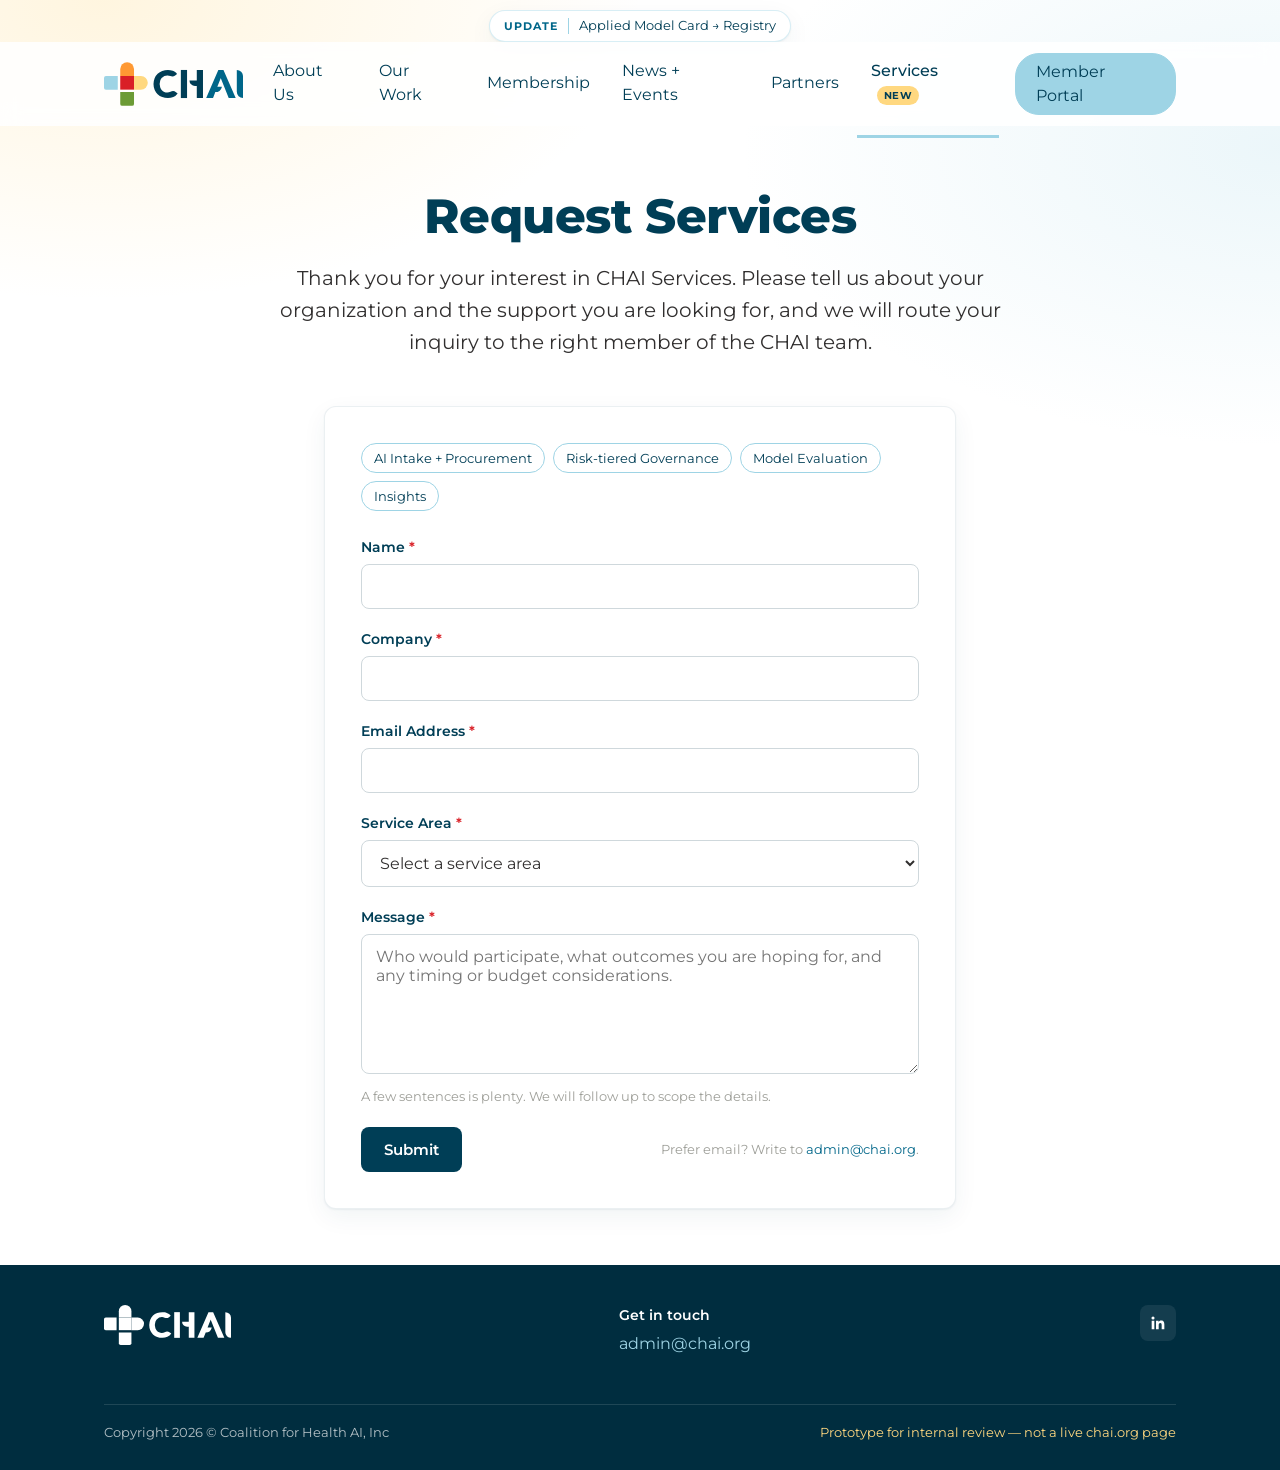
==== request.html @ 56fc94f6 "CHAI Services interest page prototype Education as a Service and Insights offerings with interest fo" ====
<!doctype html>
<html lang="en">
<head>
  <meta charset="utf-8">
  <meta name="viewport" content="width=device-width, initial-scale=1">
  <title>Request Services | CHAI</title>
  <meta name="description" content="Tell CHAI about your organization and the educational or insights support you are looking for.">
  <link rel="icon" href="logo.svg" type="image/svg+xml">
  <link rel="preconnect" href="https://fonts.googleapis.com">
  <link rel="preconnect" href="https://fonts.gstatic.com" crossorigin>
  <link href="https://fonts.googleapis.com/css2?family=Montserrat:wght@400;500;600;700;800&display=swap" rel="stylesheet">
  <link rel="stylesheet" href="styles.css">
</head>
<body>

  <div class="announce">
    <a class="announce__pill" href="https://www.chai.org" target="_blank" rel="noopener"><span class="announce__tag">Update</span> Applied Model Card → Registry</a>
  </div>

  <header class="header">
    <div class="container nav">
      <a class="nav__logo" href="https://www.chai.org" aria-label="Coalition for Health AI home"><img src="logo.svg" alt="CHAI"></a>
      <nav aria-label="Primary">
        <ul class="nav__links" id="navLinks">
          <li><a href="https://www.chai.org/about-us">About Us</a></li>
          <li><a href="https://www.chai.org/our-work">Our Work</a></li>
          <li><a href="https://www.chai.org/membership">Membership</a></li>
          <li><a href="https://www.chai.org/news-events">News + Events</a></li>
          <li><a href="https://www.chai.org/partners">Partners</a></li>
          <li><a href="index.html" class="is-active" aria-current="page">Services<span class="is-new">New</span></a></li>
        </ul>
      </nav>
      <div class="nav__right">
        <a class="btn btn--pill" href="https://www.chai.org/member-portal">Member Portal</a>
        <button class="nav__toggle" id="navToggle" aria-expanded="false" aria-controls="navLinks">Menu</button>
      </div>
    </div>
  </header>

  <main>
    <section class="hero container" style="padding-bottom:24px">
      <h1 id="formTitle">Request Services</h1>
      <p class="hero__lead" id="formLead">Thank you for your interest in CHAI Services. Please tell us about your organization and the support you are looking for, and we will route your inquiry to the right member of the CHAI team.</p>
    </section>

    <section class="section" style="padding-top:8px">
      <div class="container form-wrap">

        <div class="form-card" id="formCard">
          <div class="service-chips" id="serviceChips" aria-label="Choose a service area">
            <button type="button" data-service="intake">AI Intake + Procurement</button>
            <button type="button" data-service="governance">Risk-tiered Governance</button>
            <button type="button" data-service="evaluation">Model Evaluation</button>
            <button type="button" data-service="insights">Insights</button>
          </div>

          <form id="requestForm" novalidate>
            <div class="field">
              <label for="name">Name <span class="req" aria-hidden="true">*</span></label>
              <input id="name" name="name" type="text" autocomplete="name" required>
              <div class="field__error">Please enter your name.</div>
            </div>
            <div class="field">
              <label for="company">Company <span class="req" aria-hidden="true">*</span></label>
              <input id="company" name="company" type="text" autocomplete="organization" required>
              <div class="field__error">Please enter your organization.</div>
            </div>
            <div class="field">
              <label for="email">Email Address <span class="req" aria-hidden="true">*</span></label>
              <input id="email" name="email" type="email" autocomplete="email" required>
              <div class="field__error">Please enter a valid email address.</div>
            </div>
            <div class="field">
              <label for="service">Service Area <span class="req" aria-hidden="true">*</span></label>
              <select id="service" name="service" required>
                <option value="">Select a service area</option>
                <optgroup label="Education as a Service">
                  <option value="intake">AI Intake + Procurement</option>
                  <option value="governance">Risk-tiered Governance</option>
                  <option value="evaluation">Model Evaluation</option>
                  <option value="education">Education — other / custom curriculum</option>
                </optgroup>
                <optgroup label="Insights">
                  <option value="insights">Insights (data, market intelligence, community)</option>
                </optgroup>
                <option value="general">General inquiry</option>
              </select>
              <div class="field__error">Please choose a service area.</div>
            </div>
            <div class="field">
              <label for="message">Message <span class="req" aria-hidden="true">*</span></label>
              <textarea id="message" name="message" required placeholder="Who would participate, what outcomes you are hoping for, and any timing or budget considerations."></textarea>
              <div class="field__hint">A few sentences is plenty. We will follow up to scope the details.</div>
              <div class="field__error">Please tell us a little about what you need.</div>
            </div>
            <div class="form-foot">
              <button class="btn btn--primary" type="submit">Submit</button>
              <small>Prefer email? Write to <a href="mailto:admin@chai.org">admin@chai.org</a>.</small>
            </div>
          </form>
        </div>

        <div class="form-card success" id="successCard" aria-live="polite">
          <div class="success__icon">
            <svg viewBox="0 0 24 24" fill="none" stroke="currentColor" stroke-width="2.5" stroke-linecap="round" stroke-linejoin="round" aria-hidden="true"><path d="M20 6L9 17l-5-5"/></svg>
          </div>
          <h2>Thank you — we have your request.</h2>
          <p>A member of the CHAI team will reach out within a few business days. Here is what you shared:</p>
          <dl class="summary" id="summary"></dl>
          <div class="hero__actions">
            <a class="btn btn--primary" id="emailLink" href="#">Also send as email</a>
            <a class="btn btn--outline" href="index.html">Back to Services</a>
          </div>
        </div>

      </div>
    </section>
  </main>

  <footer class="footer">
    <div class="container">
      <div class="footer__logo"><img src="logo.svg" alt="Coalition for Health AI"></div>
      <div>
        <h4>Get in touch</h4>
        <a href="mailto:admin@chai.org">admin@chai.org</a>
      </div>
      <div class="footer__social">
        <a href="https://www.linkedin.com/company/coalition-for-health-ai" target="_blank" rel="noopener" aria-label="CHAI on LinkedIn">
          <svg viewBox="0 0 24 24" fill="currentColor" aria-hidden="true"><path d="M20.45 20.45h-3.55v-5.57c0-1.33-.03-3.04-1.85-3.04-1.85 0-2.14 1.45-2.14 2.94v5.67H9.36V9h3.41v1.56h.05c.47-.9 1.63-1.85 3.36-1.85 3.6 0 4.27 2.37 4.27 5.45v6.29zM5.34 7.43a2.06 2.06 0 1 1 0-4.12 2.06 2.06 0 0 1 0 4.12zM7.12 20.45H3.56V9h3.56v11.45z"/></svg>
        </a>
      </div>
      <div class="footer__copy">
        <span>Copyright 2026 © Coalition for Health AI, Inc</span>
        <span class="footer__proto">Prototype for internal review — not a live chai.org page</span>
      </div>
    </div>
  </footer>

  <script src="app.js"></script>
</body>
</html>
---- styles.css ----
/* CHAI Services — brand tokens from the CHAI color guide */
:root {
  --dark-blue: #003E56;
  --medium-blue: #006689;
  --light-blue: #9ED4E5;
  --green: #6C9B35;
  --red: #D91F26;
  --orange: #FF9933;
  --yellow: #FFD880;
  --white: #FFFFFF;
  --light-gray: #F0EFEA;
  --medium-gray: #9E9F99;
  --dark-gray: #312F2F;
  --black: #000000;
  --light-blue-20: rgba(158, 212, 229, 0.20);
  --light-blue-40: rgba(158, 212, 229, 0.40);
  --green-15: rgba(108, 155, 53, 0.15);
  --yellow-25: rgba(255, 216, 128, 0.25);
  --orange-15: rgba(255, 153, 51, 0.15);
  --medium-blue-12: rgba(0, 102, 137, 0.12);
  --font: "Montserrat", "Helvetica Neue", Helvetica, Arial, sans-serif;
  --max: 1120px;
  --radius-card: 12px;
  --shadow: 0 1px 2px rgba(0, 62, 86, 0.06), 0 8px 24px rgba(0, 62, 86, 0.06);
}

* { box-sizing: border-box; }
html { scroll-behavior: smooth; }
body {
  margin: 0;
  font-family: var(--font);
  font-size: 16px;
  line-height: 1.5;
  color: var(--dark-gray);
  background: var(--white);
  background-image:
    radial-gradient(900px 500px at 8% 0%, var(--yellow-25), transparent 60%),
    radial-gradient(900px 500px at 100% 10%, var(--light-blue-20), transparent 60%);
  background-repeat: no-repeat;
  -webkit-font-smoothing: antialiased;
}
a { color: var(--medium-blue); text-decoration: none; }
a:hover { text-decoration: underline; }
img { max-width: 100%; display: block; }
.container { width: 100%; max-width: var(--max); margin: 0 auto; padding: 0 24px; }
.sr-only { position: absolute; width: 1px; height: 1px; overflow: hidden; clip: rect(0 0 0 0); }

/* Announcement bar */
.announce { display: flex; justify-content: center; padding: 10px 16px 0; }
.announce__pill {
  display: inline-flex; align-items: center; gap: 10px;
  background: var(--white); border: 1px solid var(--light-blue-40);
  border-radius: 999px; padding: 5px 14px; font-size: 13px; color: var(--dark-blue);
  box-shadow: var(--shadow);
}
.announce__tag { font-size: 11px; font-weight: 700; letter-spacing: .08em; text-transform: uppercase; color: var(--medium-blue); border-right: 1px solid var(--light-blue); padding-right: 10px; }

/* Header / nav */
.header { position: sticky; top: 0; z-index: 50; background: rgba(255,255,255,0.86); backdrop-filter: blur(10px); }
.nav { display: flex; align-items: center; justify-content: space-between; height: 84px; gap: 16px; }
.nav__logo img { height: 44px; width: auto; }
.nav__links { display: flex; align-items: center; gap: 4px; list-style: none; margin: 0; padding: 0; }
.nav__links a { display: inline-block; padding: 30px 14px 28px; color: var(--dark-blue); font-size: 16px; border-bottom: 3px solid transparent; }
.nav__links a:hover { text-decoration: none; color: var(--medium-blue); }
.nav__links a.is-active { border-bottom-color: var(--light-blue); font-weight: 500; }
.nav__links .is-new { display: inline-block; margin-left: 6px; font-size: 10px; font-weight: 700; letter-spacing: .06em; text-transform: uppercase; color: var(--dark-blue); background: var(--yellow); border-radius: 999px; padding: 2px 7px; vertical-align: middle; }
.nav__right { display: flex; align-items: center; gap: 10px; }
.nav__toggle { display: none; background: none; border: 1px solid var(--light-blue); border-radius: 8px; padding: 8px 10px; color: var(--dark-blue); font-family: inherit; }

/* Buttons */
.btn { display: inline-flex; align-items: center; justify-content: center; gap: 8px; font-family: inherit; cursor: pointer; border: 1px solid transparent; transition: background .15s, color .15s, transform .15s; }
.btn:hover { text-decoration: none; }
.btn--pill { background: var(--light-blue); color: var(--dark-blue); border-color: var(--light-blue); border-radius: 24px; padding: 6px 20px; font-size: 16px; }
.btn--pill:hover { background: #b6dfec; }
.btn--primary { background: var(--dark-blue); color: var(--white); border-radius: 8px; padding: 12px 22px; font-size: 15px; font-weight: 600; }
.btn--primary:hover { background: var(--medium-blue); }
.btn--outline { background: transparent; color: var(--dark-blue); border-color: var(--dark-blue); border-radius: 8px; padding: 11px 22px; font-size: 15px; font-weight: 600; }
.btn--outline:hover { background: var(--light-blue-20); }
.btn--light { background: var(--white); color: var(--dark-blue); border-radius: 8px; padding: 12px 22px; font-size: 15px; font-weight: 600; }
.btn--light:hover { background: var(--light-blue); }
.btn--block { width: 100%; }
.btn svg { width: 16px; height: 16px; }

/* Hero */
.hero { text-align: center; padding: 64px 0 40px; }
.hero__badge { display: inline-flex; align-items: center; gap: 8px; background: var(--white); border: 1px solid var(--light-blue-40); border-radius: 999px; padding: 6px 14px; font-size: 13px; font-weight: 600; color: var(--medium-blue); box-shadow: var(--shadow); margin-bottom: 22px; }
.hero__badge .dot { width: 8px; height: 8px; border-radius: 50%; background: var(--green); }
.hero h1 { font-size: 48px; line-height: 1.1; font-weight: 800; color: var(--dark-blue); margin: 0 0 20px; letter-spacing: -0.01em; }
.hero__lead { font-size: 20px; line-height: 1.6; color: var(--dark-gray); max-width: 760px; margin: 0 auto 16px; }
.hero__note { font-size: 16px; font-style: italic; color: var(--dark-gray); max-width: 680px; margin: 0 auto 28px; opacity: .85; }
.hero__actions { display: flex; gap: 12px; justify-content: center; flex-wrap: wrap; }
.stats { display: flex; justify-content: center; gap: 56px; padding: 32px 0 8px; flex-wrap: wrap; }
.stat { text-align: center; }
.stat__num { font-size: 40px; font-weight: 500; color: var(--dark-blue); line-height: 1; }
.stat__label { font-size: 14px; color: var(--dark-gray); margin-top: 6px; }

/* Section helpers */
.section { padding: 56px 0; }
.section__head { text-align: center; max-width: 720px; margin: 0 auto 36px; }
.section__head h2 { font-size: 32px; font-weight: 700; color: var(--dark-blue); margin: 0 0 12px; }
.section__head p { font-size: 18px; color: var(--dark-gray); margin: 0; }
.eyebrow { display: inline-block; font-size: 12px; font-weight: 700; letter-spacing: .1em; text-transform: uppercase; border-radius: 999px; padding: 4px 12px; margin-bottom: 14px; }
.eyebrow--educate { background: var(--green-15); color: #4e7224; }
.eyebrow--insights { background: var(--medium-blue-12); color: var(--medium-blue); }

/* Offer grid (Rock Health style two-column) */
.offer-grid { display: grid; grid-template-columns: 1fr 1fr; gap: 28px; align-items: stretch; }
.offer { background: var(--white); border: 1px solid rgba(0,62,86,0.08); border-radius: var(--radius-card); box-shadow: var(--shadow); padding: 36px 36px 32px; display: flex; flex-direction: column; position: relative; overflow: hidden; }
.offer::before { content: ""; position: absolute; left: 0; top: 0; right: 0; height: 6px; }
.offer--educate::before { background: var(--green); }
.offer--insights::before { background: var(--medium-blue); }
.offer h2 { font-size: 28px; font-weight: 700; color: var(--dark-blue); margin: 0 0 12px; line-height: 1.2; }
.offer__intro { font-size: 17px; line-height: 1.6; margin: 0 0 24px; }
.offer__list { list-style: none; margin: 0 0 24px; padding: 0; display: grid; gap: 18px; }
.offer__item { display: grid; grid-template-columns: 44px 1fr; gap: 14px; align-items: start; }
.offer__icon { width: 44px; height: 44px; border-radius: 10px; display: flex; align-items: center; justify-content: center; }
.offer__icon svg { width: 22px; height: 22px; }
.offer--educate .offer__icon { background: var(--green-15); color: #4e7224; }
.offer--insights .offer__icon { background: var(--medium-blue-12); color: var(--medium-blue); }
.offer__item h3 { font-size: 17px; font-weight: 600; color: var(--dark-blue); margin: 2px 0 4px; }
.offer__item p { margin: 0; font-size: 15px; line-height: 1.55; }
.offer__formats { display: flex; flex-wrap: wrap; gap: 8px; margin: 0 0 26px; padding: 0; list-style: none; }
.offer__formats li { font-size: 13px; color: var(--dark-blue); background: var(--light-gray); border-radius: 999px; padding: 5px 12px; }
.offer__formats-label { width: 100%; font-size: 12px; font-weight: 700; letter-spacing: .08em; text-transform: uppercase; color: var(--medium-gray); margin-bottom: 2px; }
.offer__cta { margin-top: auto; padding-top: 8px; border-top: 1px solid var(--light-gray); display: flex; flex-direction: column; gap: 12px; }
.offer__cta small { font-size: 13px; color: var(--medium-gray); }
.offer__pricing { background: var(--yellow-25); border-radius: 8px; padding: 12px 14px; font-size: 14px; margin: 0 0 22px; color: var(--dark-gray); }
.offer__pricing strong { color: var(--dark-blue); }

/* Steps */
.steps { display: grid; grid-template-columns: repeat(3, 1fr); gap: 20px; }
.step { background: var(--white); border-radius: var(--radius-card); border: 1px solid rgba(0,62,86,0.08); padding: 26px; box-shadow: var(--shadow); }
.step__num { width: 36px; height: 36px; border-radius: 50%; background: var(--light-blue); color: var(--dark-blue); font-weight: 700; display: flex; align-items: center; justify-content: center; margin-bottom: 14px; }
.step h3 { font-size: 18px; font-weight: 600; color: var(--dark-blue); margin: 0 0 8px; }
.step p { margin: 0; font-size: 15px; }

/* Audience */
.audience { display: grid; grid-template-columns: repeat(4, 1fr); gap: 16px; }
.audience__item { background: var(--white); border-radius: 10px; border: 1px solid rgba(0,62,86,0.08); padding: 18px; font-size: 14px; }
.audience__item strong { display: block; color: var(--dark-blue); font-size: 15px; margin-bottom: 4px; }

/* Contact band */
.band { background: var(--dark-blue); color: var(--white); padding: 56px 0; margin-top: 24px; }
.band .container { display: flex; align-items: center; justify-content: space-between; gap: 24px; flex-wrap: wrap; }
.band h2 { font-size: 30px; font-weight: 700; margin: 0 0 8px; color: var(--white); }
.band p { margin: 0; color: rgba(255,255,255,0.85); max-width: 560px; }
.band__actions { display: flex; gap: 12px; flex-wrap: wrap; }

/* Footer */
.footer { background: #002d3f; color: var(--white); padding: 40px 0 28px; }
.footer .container { display: flex; align-items: flex-start; justify-content: space-between; gap: 24px; flex-wrap: wrap; }
.footer__logo img { height: 40px; width: auto; filter: brightness(0) invert(1); }
.footer h4 { margin: 0 0 6px; font-size: 14px; font-weight: 600; color: var(--white); }
.footer a { color: var(--light-blue); }
.footer__social a { display: inline-flex; width: 36px; height: 36px; border-radius: 8px; background: rgba(255,255,255,0.08); align-items: center; justify-content: center; color: var(--white); }
.footer__social svg { width: 18px; height: 18px; }
.footer__copy { width: 100%; margin-top: 24px; padding-top: 18px; border-top: 1px solid rgba(255,255,255,0.12); font-size: 13px; color: rgba(255,255,255,0.7); display: flex; justify-content: space-between; flex-wrap: wrap; gap: 8px; }
.footer__proto { color: var(--yellow); }

/* Form page */
.form-wrap { max-width: 680px; margin: 0 auto; }
.form-card { background: var(--white); border-radius: var(--radius-card); border: 1px solid rgba(0,62,86,0.08); box-shadow: var(--shadow); padding: 36px; }
.form-card.is-hidden { display: none; }
.field { margin-bottom: 20px; }
.field label { display: block; font-size: 14px; font-weight: 600; color: var(--dark-blue); margin-bottom: 6px; }
.field label .req { color: var(--red); }
.field input, .field select, .field textarea {
  width: 100%; font-family: inherit; font-size: 16px; color: var(--dark-gray);
  border: 1px solid #cfd8dc; border-radius: 8px; padding: 12px 14px; background: var(--white);
}
.field input:focus, .field select:focus, .field textarea:focus { outline: 2px solid var(--light-blue); border-color: var(--medium-blue); }
.field textarea { min-height: 140px; resize: vertical; }
.field__hint { font-size: 13px; color: var(--medium-gray); margin-top: 6px; }
.field.has-error input, .field.has-error select, .field.has-error textarea { border-color: var(--red); }
.field__error { display: none; font-size: 13px; color: var(--red); margin-top: 6px; }
.field.has-error .field__error { display: block; }
.form-foot { display: flex; align-items: center; justify-content: space-between; gap: 16px; flex-wrap: wrap; margin-top: 8px; }
.form-foot small { color: var(--medium-gray); font-size: 13px; }
.success { display: none; text-align: center; }
.success.is-visible { display: block; }
.success__icon { width: 64px; height: 64px; border-radius: 50%; background: var(--green-15); color: var(--green); display: flex; align-items: center; justify-content: center; margin: 0 auto 18px; }
.success__icon svg { width: 30px; height: 30px; }
.success h2 { color: var(--dark-blue); font-size: 26px; margin: 0 0 10px; }
.success p { margin: 0 0 20px; }
.summary { text-align: left; background: var(--light-gray); border-radius: 8px; padding: 16px 18px; font-size: 14px; margin: 0 0 22px; }
.summary dt { font-weight: 600; color: var(--dark-blue); margin-top: 8px; }
.summary dt:first-child { margin-top: 0; }
.summary dd { margin: 0; white-space: pre-wrap; }
.service-chips { display: flex; gap: 8px; flex-wrap: wrap; margin-bottom: 26px; }
.service-chips button { font-family: inherit; font-size: 13px; border: 1px solid var(--light-blue); background: var(--white); color: var(--dark-blue); border-radius: 999px; padding: 6px 12px; cursor: pointer; }
.service-chips button.is-on { background: var(--light-blue); font-weight: 600; }

/* Responsive */
@media (max-width: 960px) {
  .offer-grid { grid-template-columns: 1fr; }
  .steps { grid-template-columns: 1fr; }
  .audience { grid-template-columns: 1fr 1fr; }
}
@media (max-width: 820px) {
  .nav__links { display: none; position: absolute; top: 84px; left: 0; right: 0; background: var(--white); flex-direction: column; align-items: stretch; padding: 8px 16px 16px; box-shadow: var(--shadow); }
  .nav__links.is-open { display: flex; }
  .nav__links a { padding: 12px 8px; border-bottom: 1px solid var(--light-gray); border-left: 3px solid transparent; }
  .nav__links a.is-active { border-bottom-color: var(--light-gray); border-left-color: var(--light-blue); }
  .nav__toggle { display: inline-block; }
  .hero h1 { font-size: 36px; }
  .hero__lead { font-size: 18px; }
  .offer { padding: 28px 22px; }
  .form-card { padding: 24px 18px; }
  .audience { grid-template-columns: 1fr; }
  .stats { gap: 32px; }
}
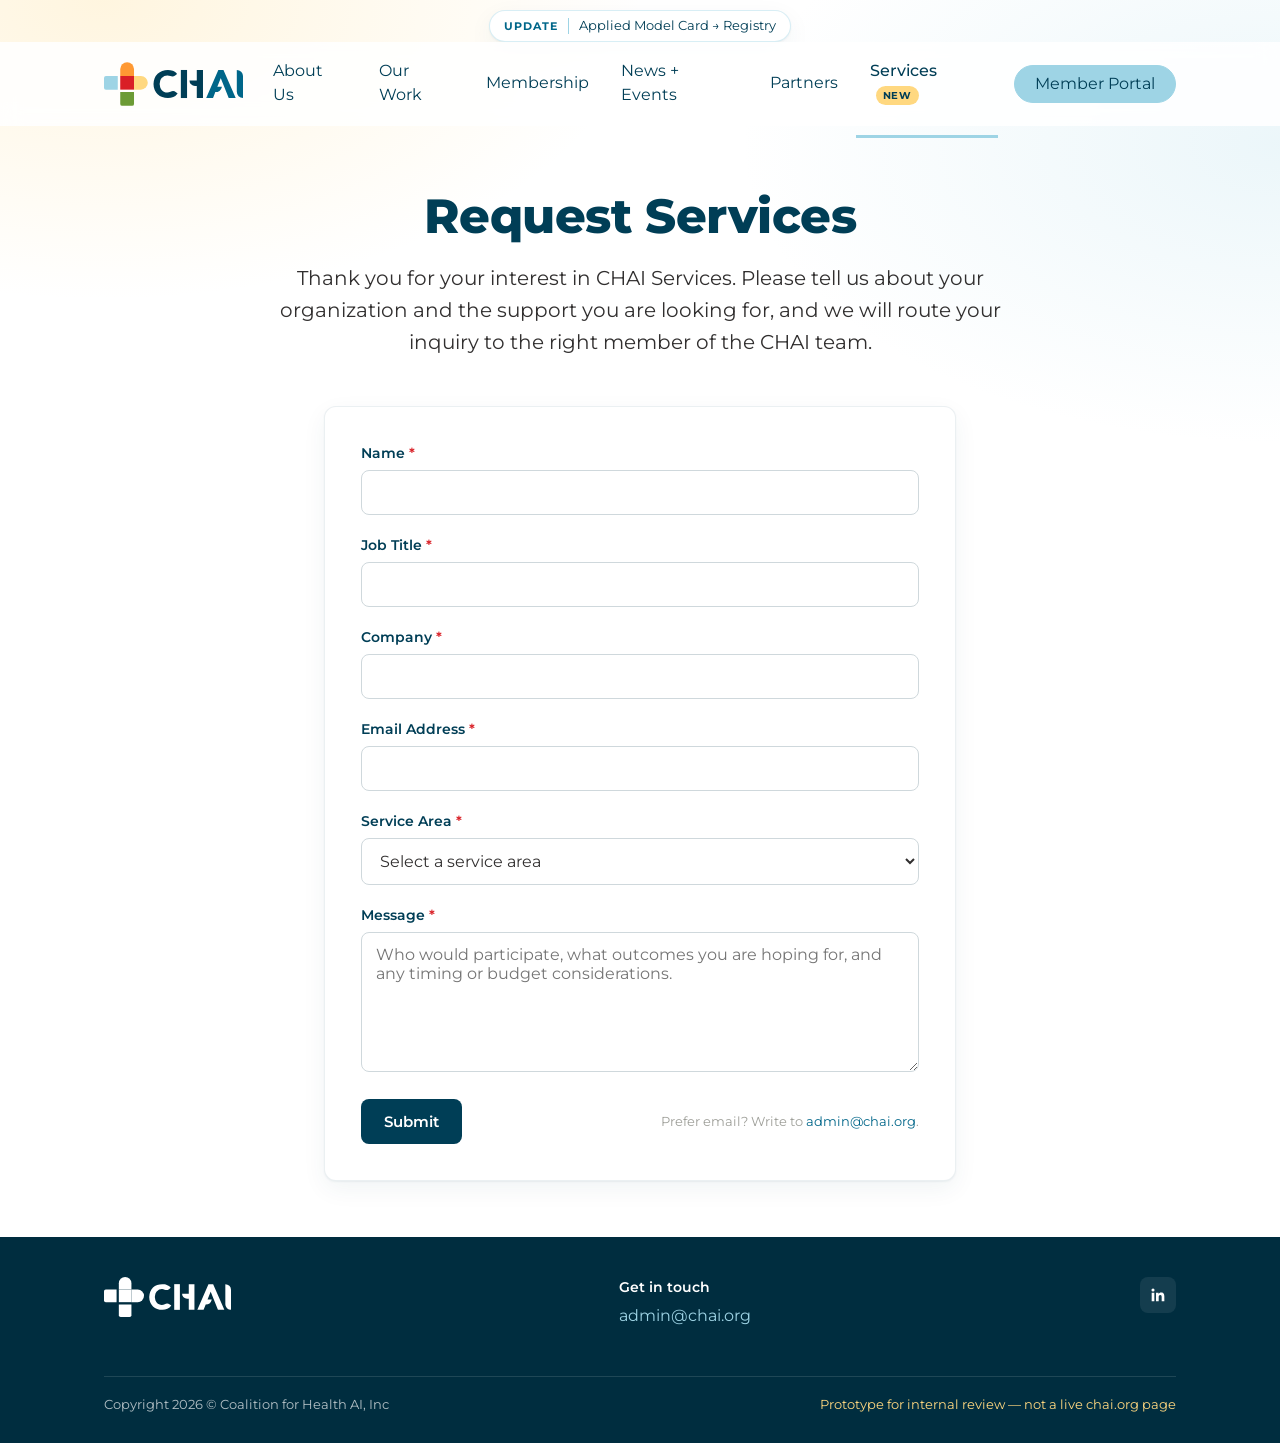
==== commit d23c9066: "Round 2 content edits Trim hero, remove stats and audience sections, add AI Governance offering from" ====
--- a/request.html
+++ b/request.html
@@ -47,18 +47,16 @@
       <div class="container form-wrap">
 
         <div class="form-card" id="formCard">
-          <div class="service-chips" id="serviceChips" aria-label="Choose a service area">
-            <button type="button" data-service="intake">AI Intake + Procurement</button>
-            <button type="button" data-service="governance">Risk-tiered Governance</button>
-            <button type="button" data-service="evaluation">Model Evaluation</button>
-            <button type="button" data-service="insights">Insights</button>
-          </div>
-
           <form id="requestForm" novalidate>
             <div class="field">
               <label for="name">Name <span class="req" aria-hidden="true">*</span></label>
               <input id="name" name="name" type="text" autocomplete="name" required>
               <div class="field__error">Please enter your name.</div>
+            </div>
+            <div class="field">
+              <label for="jobTitle">Job Title <span class="req" aria-hidden="true">*</span></label>
+              <input id="jobTitle" name="jobTitle" type="text" autocomplete="organization-title" required>
+              <div class="field__error">Please enter your job title.</div>
             </div>
             <div class="field">
               <label for="company">Company <span class="req" aria-hidden="true">*</span></label>
@@ -68,29 +66,29 @@
             <div class="field">
               <label for="email">Email Address <span class="req" aria-hidden="true">*</span></label>
               <input id="email" name="email" type="email" autocomplete="email" required>
-              <div class="field__error">Please enter a valid email address.</div>
+              <div class="field__error" id="emailError">Please enter a valid email address.</div>
             </div>
             <div class="field">
               <label for="service">Service Area <span class="req" aria-hidden="true">*</span></label>
               <select id="service" name="service" required>
-                <option value="">Select a service area</option>
+                <option value="" disabled selected hidden>Select a service area</option>
                 <optgroup label="Education as a Service">
-                  <option value="intake">AI Intake + Procurement</option>
+                  <option value="intake">AI Intake and Procurement</option>
                   <option value="governance">Risk-tiered Governance</option>
                   <option value="evaluation">Model Evaluation</option>
-                  <option value="education">Education — other / custom curriculum</option>
+                  <option value="ai-governance">AI Governance (webinar series or executive workshop)</option>
+                  <option value="leaders">Responsible AI Foundations for Leaders</option>
+                  <option value="custom">Custom Curriculum</option>
                 </optgroup>
                 <optgroup label="Insights">
                   <option value="insights">Insights (data, market intelligence, community)</option>
                 </optgroup>
-                <option value="general">General inquiry</option>
               </select>
               <div class="field__error">Please choose a service area.</div>
             </div>
             <div class="field">
               <label for="message">Message <span class="req" aria-hidden="true">*</span></label>
               <textarea id="message" name="message" required placeholder="Who would participate, what outcomes you are hoping for, and any timing or budget considerations."></textarea>
-              <div class="field__hint">A few sentences is plenty. We will follow up to scope the details.</div>
               <div class="field__error">Please tell us a little about what you need.</div>
             </div>
             <div class="form-foot">
--- a/styles.css
+++ b/styles.css
@@ -70,7 +70,7 @@
 /* Buttons */
 .btn { display: inline-flex; align-items: center; justify-content: center; gap: 8px; font-family: inherit; cursor: pointer; border: 1px solid transparent; transition: background .15s, color .15s, transform .15s; }
 .btn:hover { text-decoration: none; }
-.btn--pill { background: var(--light-blue); color: var(--dark-blue); border-color: var(--light-blue); border-radius: 24px; padding: 6px 20px; font-size: 16px; }
+.btn--pill { white-space: nowrap; background: var(--light-blue); color: var(--dark-blue); border-color: var(--light-blue); border-radius: 24px; padding: 6px 20px; font-size: 16px; }
 .btn--pill:hover { background: #b6dfec; }
 .btn--primary { background: var(--dark-blue); color: var(--white); border-radius: 8px; padding: 12px 22px; font-size: 15px; font-weight: 600; }
 .btn--primary:hover { background: var(--medium-blue); }
@@ -199,7 +199,8 @@
 @media (max-width: 820px) {
   .nav__links { display: none; position: absolute; top: 84px; left: 0; right: 0; background: var(--white); flex-direction: column; align-items: stretch; padding: 8px 16px 16px; box-shadow: var(--shadow); }
   .nav__links.is-open { display: flex; }
-  .nav__links a { padding: 12px 8px; border-bottom: 1px solid var(--light-gray); border-left: 3px solid transparent; }
+  .nav__links li { width: 100%; }
+  .nav__links a { display: block; padding: 12px 8px; border-bottom: 1px solid var(--light-gray); border-left: 3px solid transparent; }
   .nav__links a.is-active { border-bottom-color: var(--light-gray); border-left-color: var(--light-blue); }
   .nav__toggle { display: inline-block; }
   .hero h1 { font-size: 36px; }
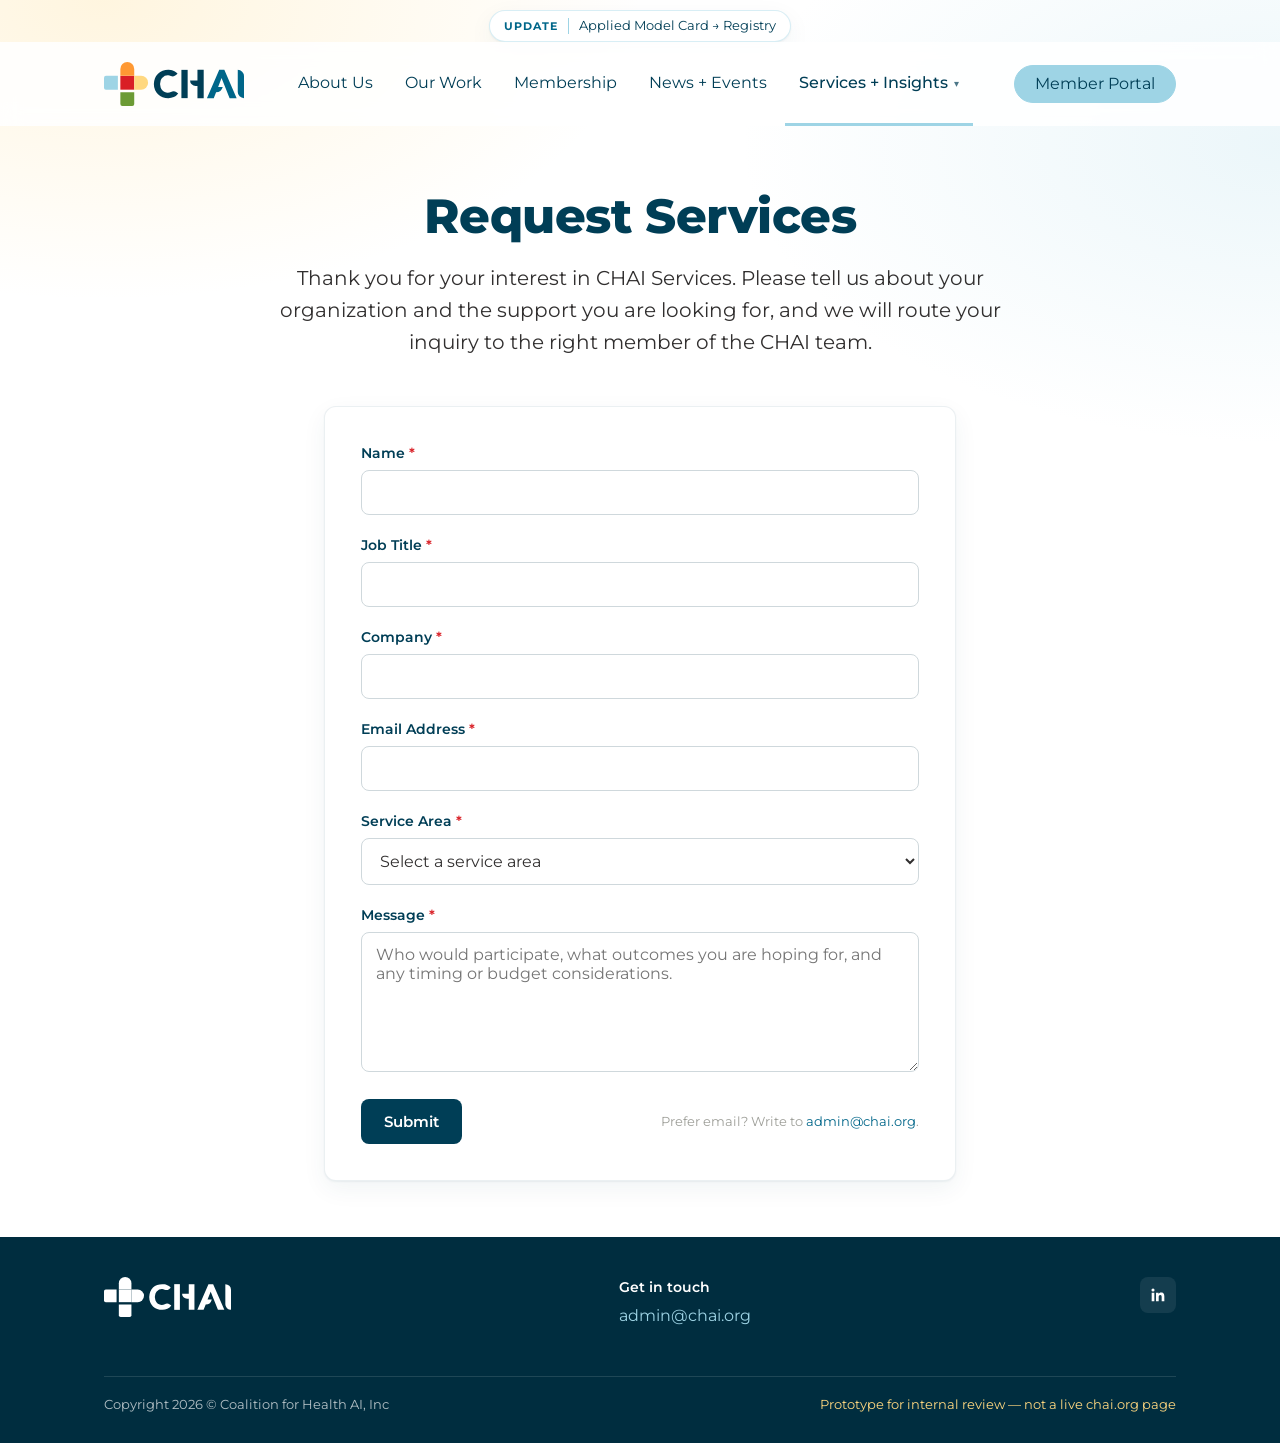
==== commit 28af8bdc: "Merge Partner Ecosystem into a Services + Insights structure Single nav tab with dropdown, three-doo" ====
--- a/request.html
+++ b/request.html
@@ -26,8 +26,14 @@
           <li><a href="https://www.chai.org/our-work">Our Work</a></li>
           <li><a href="https://www.chai.org/membership">Membership</a></li>
           <li><a href="https://www.chai.org/news-events">News + Events</a></li>
-          <li><a href="https://www.chai.org/partners">Partners</a></li>
-          <li><a href="index.html" class="is-active" aria-current="page">Services<span class="is-new">New</span></a></li>
+          <li class="nav__item">
+            <a href="index.html" class="is-active" aria-current="page" aria-haspopup="true">Services + Insights<span class="nav__caret" aria-hidden="true">&#9662;</span></a>
+            <ul class="nav__menu" aria-label="Services + Insights">
+              <li><a href="index.html#education" class="">Education as a Service</a></li>
+              <li><a href="index.html#insights" class="">Insights</a></li>
+              <li><a href="partners.html" class="">Partner Ecosystem</a></li>
+            </ul>
+          </li>
         </ul>
       </nav>
       <div class="nav__right">
@@ -73,15 +79,19 @@
               <select id="service" name="service" required>
                 <option value="" disabled selected hidden>Select a service area</option>
                 <optgroup label="Education as a Service">
+                  <option value="ai-governance">AI Governance</option>
+                  <option value="risk">Risk Assessment</option>
+                  <option value="evaluation">Model Evaluation</option>
                   <option value="intake">AI Intake and Procurement</option>
-                  <option value="governance">Risk-tiered Governance</option>
-                  <option value="evaluation">Model Evaluation</option>
-                  <option value="ai-governance">AI Governance (webinar series or executive workshop)</option>
+                  <option value="custom">Custom Curriculum</option>
                   <option value="leaders">Responsible AI Foundations for Leaders</option>
-                  <option value="custom">Custom Curriculum</option>
                 </optgroup>
                 <optgroup label="Insights">
                   <option value="insights">Insights (data, market intelligence, community)</option>
+                </optgroup>
+                <optgroup label="Partner Ecosystem">
+                  <option value="partner-find">Find a CHAI Partner</option>
+                  <option value="partner-join">Become a CHAI Partner</option>
                 </optgroup>
               </select>
               <div class="field__error">Please choose a service area.</div>
@@ -134,6 +144,7 @@
     </div>
   </footer>
 
+  <script src="partners-data.js"></script>
   <script src="app.js"></script>
 </body>
 </html>
--- a/styles.css
+++ b/styles.css
@@ -74,6 +74,8 @@
 .btn--pill:hover { background: #b6dfec; }
 .btn--primary { background: var(--dark-blue); color: var(--white); border-radius: 8px; padding: 12px 22px; font-size: 15px; font-weight: 600; }
 .btn--primary:hover { background: var(--medium-blue); }
+.btn--cta { background: var(--orange); color: var(--dark-blue); border-color: var(--orange); border-radius: 8px; padding: 13px 24px; font-size: 15px; font-weight: 700; box-shadow: 0 4px 14px rgba(255, 153, 51, 0.35); }
+.btn--cta:hover { background: #ff8a14; border-color: #ff8a14; transform: translateY(-1px); }
 .btn--outline { background: transparent; color: var(--dark-blue); border-color: var(--dark-blue); border-radius: 8px; padding: 11px 22px; font-size: 15px; font-weight: 600; }
 .btn--outline:hover { background: var(--light-blue-20); }
 .btn--light { background: var(--white); color: var(--dark-blue); border-radius: 8px; padding: 12px 22px; font-size: 15px; font-weight: 600; }
@@ -210,3 +212,78 @@
   .audience { grid-template-columns: 1fr; }
   .stats { gap: 32px; }
 }
+
+/* ===== Merged Services + Insights additions ===== */
+/* Nav dropdown */
+.nav__item { position: relative; }
+.nav__menu { display: none; position: absolute; top: 100%; left: 0; min-width: 240px; background: var(--white); border: 1px solid rgba(0,62,86,0.08); border-radius: 10px; box-shadow: var(--shadow); padding: 8px; margin: 0; list-style: none; z-index: 60; }
+.nav__item:hover .nav__menu, .nav__item:focus-within .nav__menu { display: block; }
+.nav__links .nav__menu a { display: block; padding: 10px 12px; border: 0; border-radius: 6px; font-size: 15px; color: var(--dark-blue); }
+.nav__links .nav__menu a:hover { background: var(--light-blue-20); color: var(--dark-blue); }
+.nav__links .nav__menu a.is-current { background: var(--light-blue-20); font-weight: 600; }
+.nav__caret { display: inline-block; margin-left: 6px; font-size: 10px; vertical-align: middle; opacity: .7; }
+
+/* Three-door overview */
+.doors { display: grid; grid-template-columns: repeat(3, 1fr); gap: 20px; }
+.door { background: var(--white); border: 1px solid rgba(0,62,86,0.08); border-radius: var(--radius-card); box-shadow: var(--shadow); padding: 26px; display: flex; flex-direction: column; gap: 10px; color: var(--dark-gray); position: relative; overflow: hidden; }
+.door::before { content: ""; position: absolute; left: 0; top: 0; right: 0; height: 5px; }
+.door--educate::before { background: var(--green); }
+.door--insights::before { background: var(--medium-blue); }
+.door--partners::before { background: var(--orange); }
+.door:hover { text-decoration: none; transform: translateY(-2px); transition: transform .15s; }
+.door__kicker { font-size: 12px; font-weight: 700; letter-spacing: .1em; text-transform: uppercase; color: var(--medium-gray); }
+.door h3 { margin: 0; font-size: 20px; font-weight: 700; color: var(--dark-blue); }
+.door p { margin: 0; font-size: 15px; line-height: 1.55; }
+.door__link { margin-top: auto; padding-top: 6px; font-weight: 600; color: var(--medium-blue); font-size: 14px; }
+
+/* Partner tie-in line inside each pane */
+.offer__partner { display: flex; gap: 10px; align-items: flex-start; background: var(--orange-15); border-radius: 8px; padding: 12px 14px; font-size: 14px; margin: 0 0 22px; color: var(--dark-gray); }
+.offer__partner svg { width: 18px; height: 18px; flex: none; margin-top: 2px; color: #c96a0a; }
+.offer__partner a { font-weight: 600; }
+
+/* Partner ecosystem section + directory */
+.eco { background: linear-gradient(180deg, rgba(255,153,51,0.06), rgba(158,212,229,0.10)); border-top: 1px solid rgba(0,62,86,0.06); border-bottom: 1px solid rgba(0,62,86,0.06); }
+.eco__head { text-align: center; max-width: 760px; margin: 0 auto 28px; }
+.eco__badge { height: 96px; width: auto; margin: 0 auto 14px; }
+.eco__head h2 { font-size: 36px; font-weight: 800; color: var(--dark-blue); margin: 0 0 12px; }
+.eco__head .lead { font-size: 18px; margin: 0 0 12px; }
+.eco__disclaimer { font-size: 14px; font-style: italic; color: var(--dark-gray); opacity: .85; margin: 0 0 20px; }
+.eco__actions { display: flex; gap: 12px; justify-content: center; flex-wrap: wrap; margin-bottom: 8px; }
+.cats { display: grid; grid-template-columns: repeat(4, 1fr); gap: 16px; margin-top: 28px; }
+.cat { background: var(--white); border: 1px solid rgba(0,62,86,0.08); border-radius: var(--radius-card); padding: 22px; box-shadow: var(--shadow); color: var(--dark-gray); display: flex; flex-direction: column; gap: 6px; }
+.cat:hover { text-decoration: none; transform: translateY(-2px); transition: transform .15s; }
+.cat__count { font-size: 30px; font-weight: 500; color: var(--dark-blue); line-height: 1; }
+.cat h3 { margin: 4px 0 0; font-size: 16px; font-weight: 700; color: var(--dark-blue); }
+.cat p { margin: 0; font-size: 13px; }
+.eco__logos { display: flex; flex-wrap: wrap; gap: 10px 22px; justify-content: center; align-items: center; margin: 26px 0 0; padding: 0; list-style: none; }
+.eco__logos li { background: var(--white); border-radius: 8px; padding: 8px 12px; border: 1px solid rgba(0,62,86,0.06); }
+.eco__logos img { height: 26px; width: auto; max-width: 120px; object-fit: contain; }
+
+.filters { display: flex; flex-wrap: wrap; gap: 8px; justify-content: center; margin: 8px 0 36px; }
+.filters button { font-family: inherit; font-size: 14px; border: 1px solid var(--light-blue); background: var(--white); color: var(--dark-blue); border-radius: 999px; padding: 7px 16px; cursor: pointer; }
+.filters button.is-on { background: var(--dark-blue); border-color: var(--dark-blue); color: var(--white); font-weight: 600; }
+.filters button .n { opacity: .7; margin-left: 4px; }
+.dir-section { padding: 8px 0 36px; }
+.dir-section h2 { font-size: 26px; font-weight: 700; color: var(--dark-blue); margin: 0 0 4px; }
+.dir-section .sub { margin: 0 0 20px; color: var(--dark-gray); }
+.pgrid { display: grid; grid-template-columns: repeat(3, 1fr); gap: 18px; }
+.pcard { background: var(--white); border: 1px solid rgba(0,62,86,0.08); border-radius: var(--radius-card); padding: 22px; box-shadow: var(--shadow); display: flex; flex-direction: column; gap: 10px; }
+.pcard__logo { height: 56px; display: flex; align-items: center; }
+.pcard__logo img { max-height: 44px; max-width: 160px; width: auto; object-fit: contain; }
+.pcard h3 { margin: 0; font-size: 18px; font-weight: 600; color: var(--dark-blue); }
+.pcard p { margin: 0; font-size: 14px; line-height: 1.55; flex: 1; }
+.pcard__foot { display: flex; justify-content: space-between; align-items: center; font-size: 13px; padding-top: 10px; border-top: 1px solid var(--light-gray); }
+.pcard__ctl { color: var(--medium-gray); }
+.pcard__ctl.is-ok { color: #4e7224; font-weight: 600; }
+.pcard__tags { display: flex; gap: 6px; flex-wrap: wrap; }
+.pcard__tags span { font-size: 11px; font-weight: 700; letter-spacing: .04em; text-transform: uppercase; background: var(--light-gray); color: var(--dark-blue); border-radius: 999px; padding: 3px 8px; }
+.dir-count { text-align: center; color: var(--medium-gray); font-size: 14px; margin: -24px 0 24px; }
+.band__actions .btn--light { white-space: nowrap; }
+
+@media (max-width: 960px) { .doors { grid-template-columns: 1fr; } .cats { grid-template-columns: 1fr 1fr; } .pgrid { grid-template-columns: 1fr 1fr; } }
+@media (max-width: 820px) {
+  .nav__menu { display: block; position: static; border: 0; box-shadow: none; padding: 0 0 0 14px; min-width: 0; }
+  .nav__caret { display: none; }
+  .cats { grid-template-columns: 1fr; } .pgrid { grid-template-columns: 1fr; }
+  .eco__head h2 { font-size: 30px; }
+}
